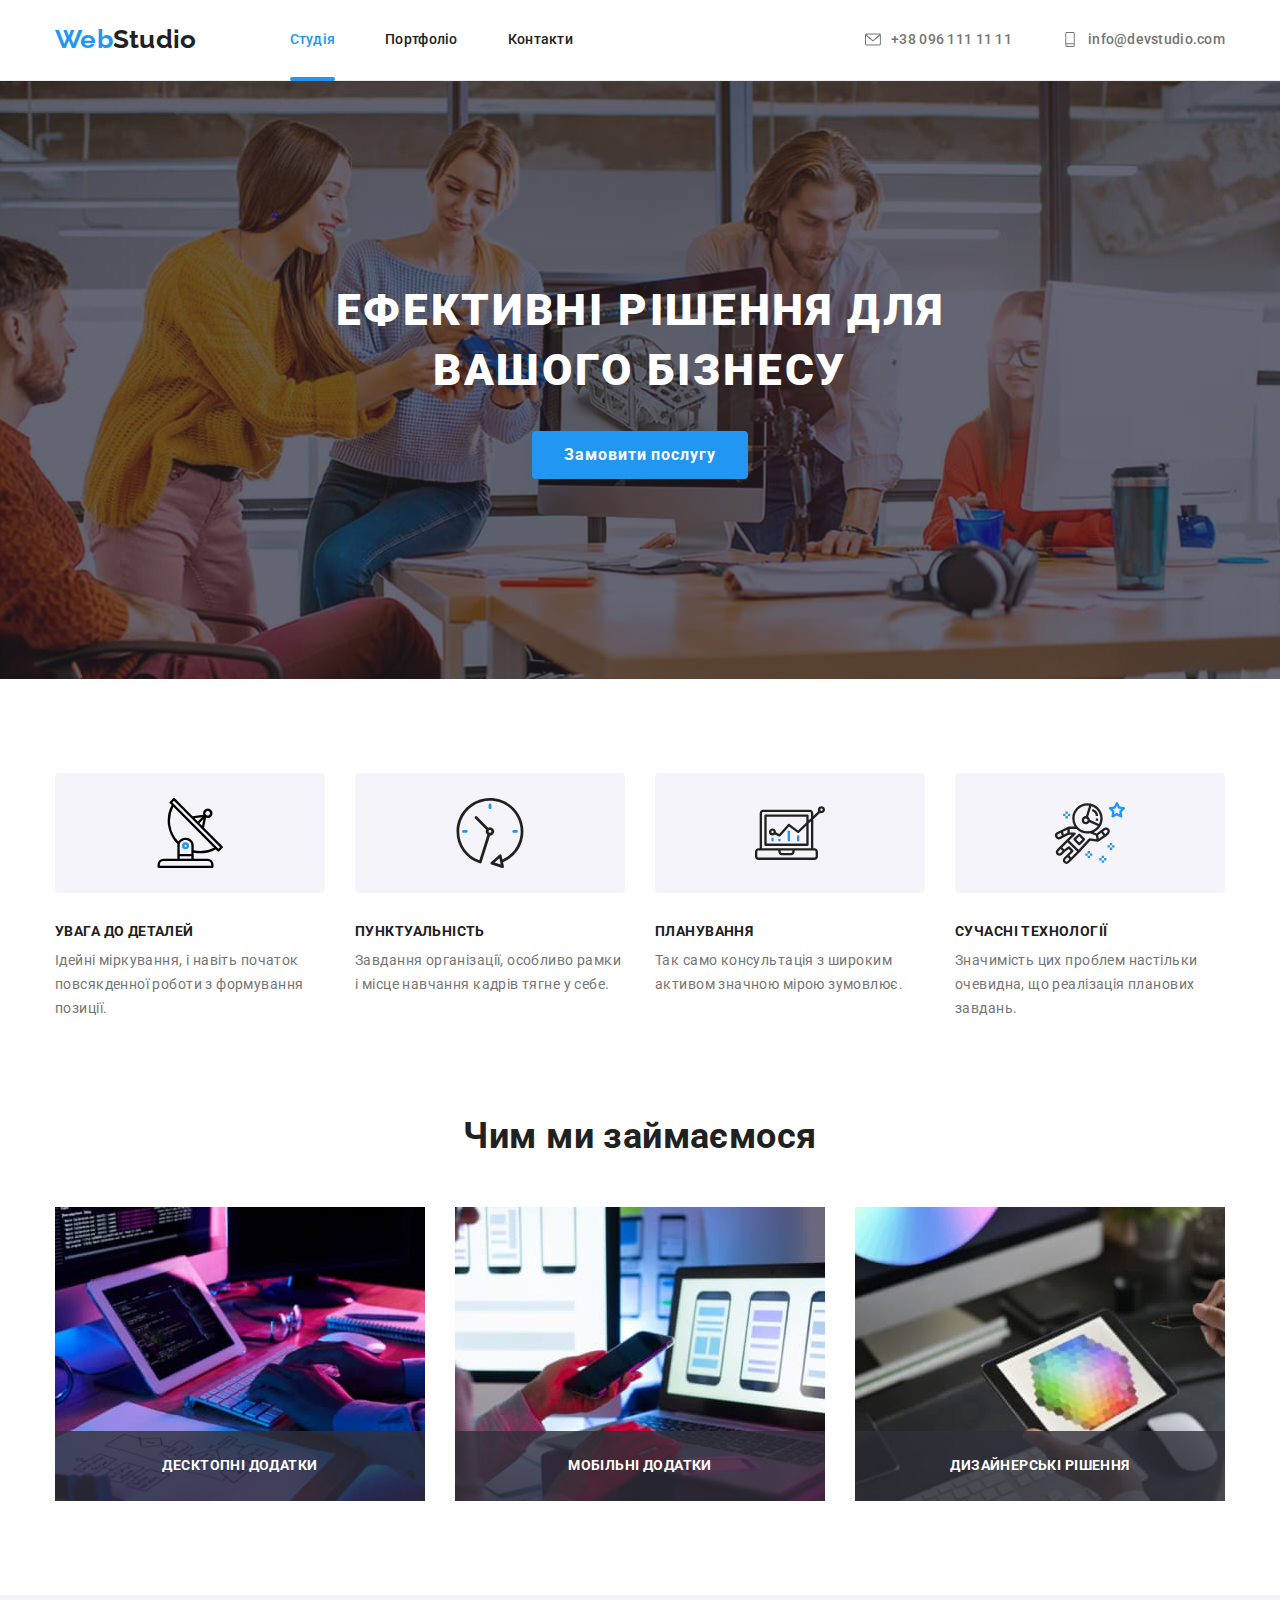
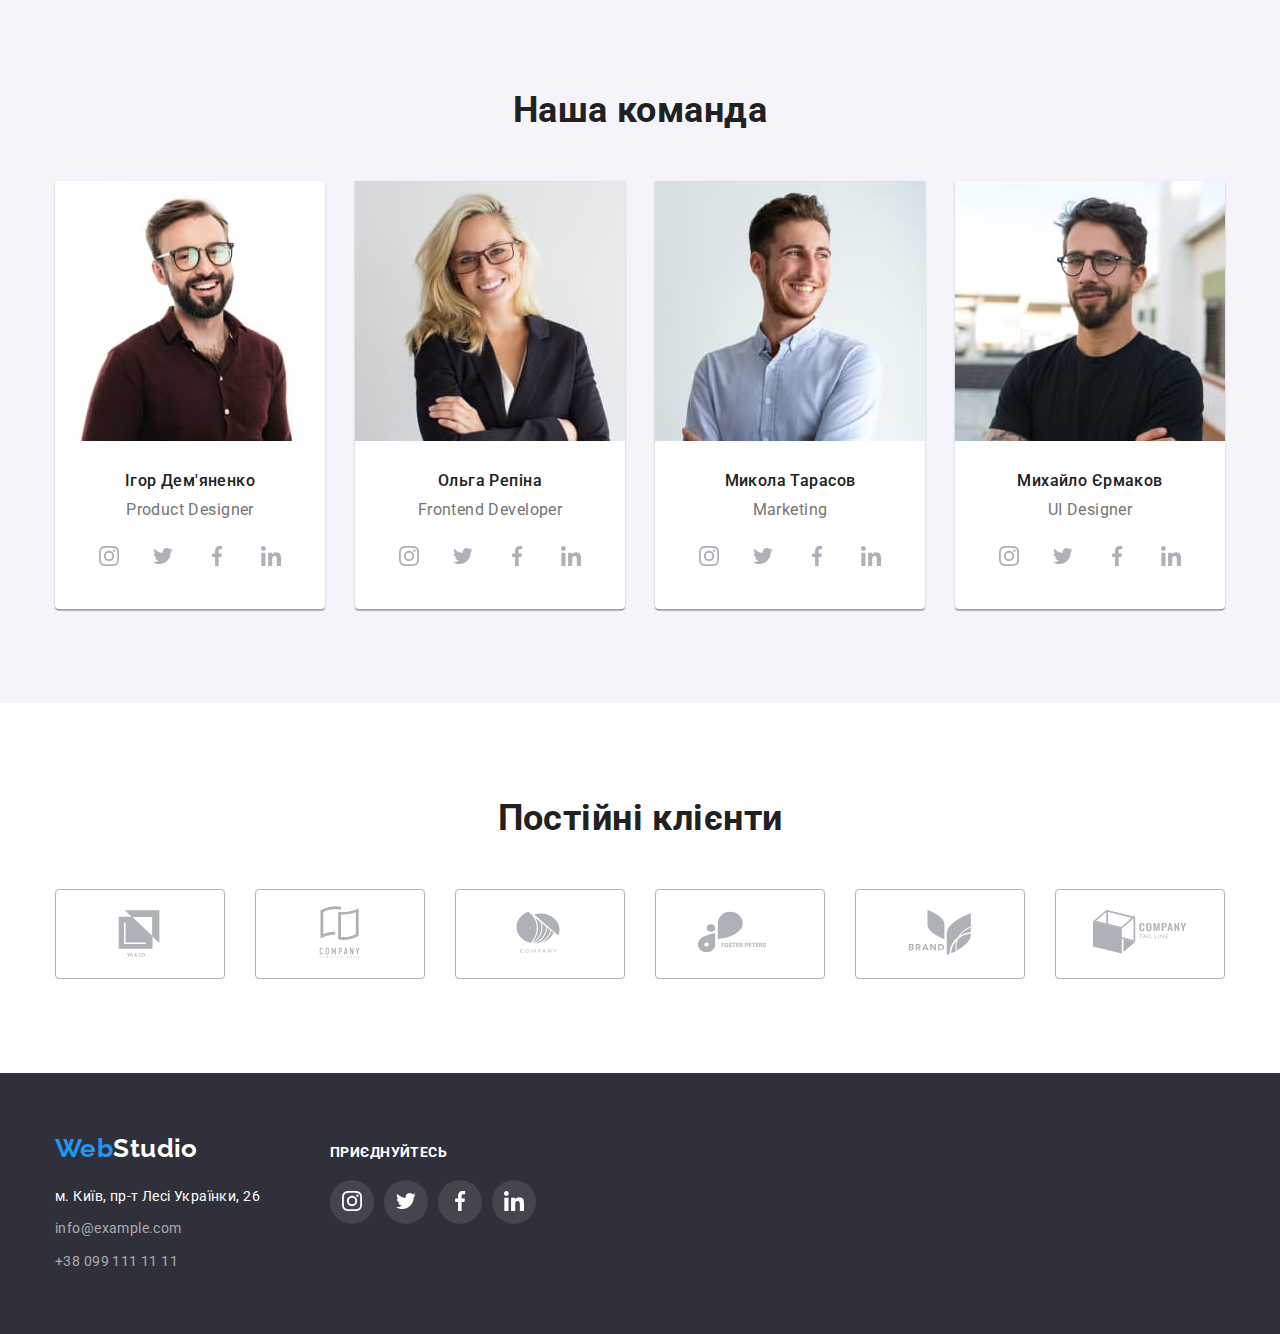
==== index.html @ a90e47f8 "first commit" ====
<!DOCTYPE html>
<html lang="ur">

<head>
    <meta charset="UTF-8">
    <meta http-equiv="X-UA-Compatible" container="IE=edge">
    <meta name="viewport" container="width=device-width, initial-scale=1.0">
    <title>Web Studio</title>
    <link rel="preconnect" href="https://fonts.googleapis.com">
    <link rel="preconnect" href="https://fonts.gstatic.com" crossorigin>
    <link
        href="https://fonts.googleapis.com/css2?family=Raleway:wght@700&family=Roboto:wght@400;500;700;900&display=swap"
        rel="stylesheet">
    <link rel="stylesheet" href="https://cdn.jsdelivr.net/npm/modern-normalize@1.1.0/modern-normalize.min.css" />
    <link rel="stylesheet" href="./css/styles.css">
</head>

<body>
    <!-- header -->
    <header class="header">
        <div class="container">
            <nav class="header-nav">
                <a class="logo-header link" href="./index.html">Web<span>Studio</span></a>
                <ul class="header-links list">
                    <li class="header-nav-item"><a class="header-nav link current" href="./index.html">Студія</a></li>
                    <li class="header-nav-item"><a class="header-nav link" href="./portfolio.html">Портфоліо</a></li>
                    <li class="header-nav-item"><a class="header-nav link" href="#">Контакти</a></li>
                </ul>
            </nav>
            <ul class="header-contacts list">
                <li class="header-contacts item">
                    <a class="nav-contact link" href="tel:+380961111111"><svg lang="en" aria-label="icon envelope"
                            class="nav-icon" width="16" height="15">
                            <use href="./images/icons.svg#icon-envelope"></use>
                        </svg>+38 096 111 11 11 </a>
                </li>
                <li class="header-contacts item"><a class="nav-contact link" href="mailto:info@devstudio.com"><svg
                            lang="en" aria-label="icon smartphone" class="nav-icon" width="16" height="15">
                            <use href="./images/icons.svg#icon-smartphone"></use>
                        </svg>info@devstudio.com</a></li>
            </ul>
        </div>
    </header>
    <main class="">
        <!-- герой -->
        <section class="hero section">
            <div class="container">
                <h1 class="hero-title">Ефективні рішення для вашого бізнесу</h1>
                <button class="hero-button" type="button" data-modal-open>Замовити послугу</button>
            </div>
        </section>
        <!-- переваги -->
        <section class="features section">
            <div class="features container">
                <h2 class="visually-hidden">Переваги</h2>
                <ul class="features-list list">
                    <li class="features-list-item">
                        <div class="icon-wrapper">
                            <svg lang="en" aria-label="icon telescope" class="features-icon" width="70" height="70">
                                <use href="./images/icons.svg#icon-telescope"></use>
                            </svg>
                        </div>
                        <h3 class="features-title">Увага до деталей</h3>
                        <p class="features-text">Ідейні міркування, і навіть початок повсякденної роботи з формування
                            позиції.</p>
                    </li>
                    <li class="features-list-item">
                        <div class="icon-wrapper">
                            <svg lang="en" aria-label="icon clock" class="features-icon" width="70" height="70">
                                <use href="./images/icons.svg#icon-clock"></use>
                            </svg>
                        </div>
                        <h3 class="features-title">Пунктуальність</h3>
                        <p class="features-text">Завдання організації, особливо рамки і місце навчання кадрів тягне у
                            себе.</p>
                    </li>
                    <li class="features-list-item">
                        <div class="icon-wrapper">
                            <svg lang="en" aria-label="icon diagram" class="features-icon" width="70" height="70">
                                <use href="./images/icons.svg#icon-diagram"></use>
                            </svg>
                        </div>
                        <h3 class="features-title">Планування</h3>
                        <p class="features-text">Так само консультація з широким активом значною мірою зумовлює.</p>
                    </li>
                    <li class="features-list-item">
                        <div class="icon-wrapper">
                            <svg lang="en" aria-label="icon astronaut" class="features-icon" width="70" height="70">
                                <use href="./images/icons.svg#icon-astronaut"></use>
                            </svg>
                        </div>
                        <h3 class="features-title">Сучасні технології</h3>
                        <p class="features-text">Значимість цих проблем настільки очевидна, що реалізація планових
                            завдань.</p>
                    </li>
                </ul>
            </div>
        </section>
        <!-- Чим ми займаємося -->
        <section class="section">
            <div class="examples container">
                <h2 class="examples-title">Чим ми займаємося</h2>
                <ul class="examples-list list">
                    <li class="examples-img-item">
                        <div class="examples-overlay">
                            <p class="overlay-text">Десктопні додатки</p>
                        </div>
                        <img class="examples-img" src="./images/desktop.jpg" alt="Компьютер" width="370">
                    </li>
                    <li class="examples-img-item">
                        <div class="examples-overlay">
                            <p class="overlay-text">Мобільні додатки</p>
                        </div>
                        <img class="examples-img" src="./images/smartphone.jpg" alt="Смартфон" width="370">
                    </li>
                    <li class="examples-img-item">
                        <div class="examples-overlay">
                            <p class="overlay-text">Дизайнерські рішення</p>
                        </div>
                        <img class="examples-img" src="./images/leptop.jpg" alt="Планшет" width="370">
                    </li>
                </ul>
            </div>
        </section>
        <!-- команда -->
        <section class="team section">
            <div class="examples  container">
                <h2 class="team-title">Наша команда</h2>
                <ul class="team-list list">
                    <li class="team-card">
                        <img class="team-card-item" src="./images/team_card_designer.jpg"
                            alt="Карточка работника_дизайнер" width="270">
                        <h3 class="team-member">Ігор Дем'яненко</h3>
                        <p class="team-position">Product Designer</p>
                        <ul class="team-socialmedia-list list">
                            <li class="team-socialmedia-list-item">
                                <a class="team-socialmedia-link link">
                                    <svg lang="en" aria-label="icon instagram" class="team-socialmedia-icon" width="20"
                                        height="20">
                                        <use href="./images/icons.svg#icon-instagram"></use>
                                    </svg>
                                </a>
                            </li>
                            <li class="team-socialmedia-list-item">
                                <a class="team-socialmedia-link link">
                                    <svg lang="en" aria-label="icon twitter" class="team-socialmedia-icon" width="20"
                                        height="20">
                                        <use href="./images/icons.svg#icon-twitter"></use>
                                    </svg>
                                </a>
                            </li>
                            <li class="team-socialmedia-list-item">
                                <a class="team-socialmedia-link link">
                                    <svg lang="en" aria-label="icon facebook" class="team-socialmedia-icon" width="20"
                                        height="20">
                                        <use href="./images/icons.svg#icon-facebook"></use>
                                    </svg>
                                </a>
                            </li>
                            <li class="team-socialmedia-list-item">
                                <a class="team-socialmedia-link link">
                                    <svg lang="en" aria-label="icon linkedin" class="team-socialmedia-icon" width="20"
                                        height="20">
                                        <use href="./images/icons.svg#icon-linkedin"></use>
                                    </svg>
                                </a>
                            </li>
                        </ul>
                    </li>
                    <li class="team-card">
                        <img class="team-card-item" src="./images/team_card_developer.jpg"
                            alt="Карточка работника__разработчик" width="270">
                        <h3 class="team-member">Ольга Репіна</h3>
                        <p class="team-position">Frontend Developer</p>
                        <ul class="team-socialmedia-list list">
                            <li class="team-socialmedia-list-item">
                                <a class="team-socialmedia-link link">
                                    <svg class="team-socialmedia-icon" width="20" height="20">
                                        <use href="./images/icons.svg#icon-instagram"></use>
                                    </svg>
                                </a>
                            </li>
                            <li class="team-socialmedia-list-item">
                                <a class="team-socialmedia-link link">
                                    <svg class="team-socialmedia-icon" width="20" height="20">
                                        <use href="./images/icons.svg#icon-twitter"></use>
                                    </svg>
                                </a>
                            </li>
                            <li class="team-socialmedia-list-item">
                                <a class="team-socialmedia-link link">
                                    <svg class="team-socialmedia-icon" width="20" height="20">
                                        <use href="./images/icons.svg#icon-facebook"></use>
                                    </svg>
                                </a>
                            </li>
                            <li class="team-socialmedia-list-item">
                                <a class="team-socialmedia-link link">
                                    <svg class="team-socialmedia-icon" width="20" height="20">
                                        <use href="./images/icons.svg#icon-linkedin"></use>
                                    </svg>
                                </a>
                            </li>
                        </ul>
                    </li>
                    <li class="team-card">
                        <img class="team-card-item" src="./images/team_card_marketing.jpg"
                            alt="Карточка работника_маркетинг" width="270">
                        <h3 class="team-member">Микола Тарасов</h3>
                        <p class="team-position">Marketing</p>
                        <ul class="team-socialmedia-list list">
                            <li class="team-socialmedia-list-item">
                                <a class="team-socialmedia-link link">
                                    <svg class="team-socialmedia-icon" width="20" height="20">
                                        <use href="./images/icons.svg#icon-instagram"></use>
                                    </svg>
                                </a>
                            </li>
                            <li class="team-socialmedia-list-item">
                                <a class="team-socialmedia-link link">
                                    <svg lang="en" aria-label="icon-twitter" class="team-socialmedia-icon" width="20"
                                        height="20">
                                        <use href="./images/icons.svg#icon-twitter"></use>
                                    </svg>
                                </a>
                            </li>
                            <li class="team-socialmedia-list-item">
                                <a class="team-socialmedia-link link">
                                    <svg lang="en" aria-label="icon-facebook" class="team-socialmedia-icon" width="20"
                                        height="20">
                                        <use href="./images/icons.svg#icon-facebook"></use>
                                    </svg>
                                </a>
                            </li>
                            <li class="team-socialmedia-list-item">
                                <a class="team-socialmedia-link link">
                                    <svg lang="en" aria-label="icon-linkedin" class="team-socialmedia-icon" width="20"
                                        height="20">
                                        <use href="./images/icons.svg#icon-linkedin"></use>
                                    </svg>
                                </a>
                            </li>
                        </ul>
                    </li>
                    <li class="team-card">
                        <img class="team-card-item" src="./images/team_card_ui.jpg" alt="Карточка работника"
                            width="270">
                        <h3 class="team-member">Михайло Єрмаков</h3>
                        <p class="team-position">UI Designer</p>
                        <ul class="team-socialmedia-list list">
                            <li class="team-socialmedia-list-item">
                                <a class="team-socialmedia-link link">
                                    <svg lang="en" aria-label="icon-instagram" class="team-socialmedia-icon" width="20"
                                        height="20">
                                        <use href="./images/icons.svg#icon-instagram"></use>
                                    </svg>
                                </a>
                            </li>
                            <li class="team-socialmedia-list-item">
                                <a class="team-socialmedia-link link">
                                    <svg lang="en" aria-label="icon-twitter" class="team-socialmedia-icon" width="20"
                                        height="20">
                                        <use href="./images/icons.svg#icon-twitter"></use>
                                    </svg>
                                </a>
                            </li>
                            <li class="team-socialmedia-list-item">
                                <a class="team-socialmedia-link link">
                                    <svg lang="en" aria-label="icon-facebook" class="team-socialmedia-icon" width="20"
                                        height="20">
                                        <use href="./images/icons.svg#icon-facebook"></use>
                                    </svg>
                                </a>
                            </li>
                            <li class="team-socialmedia-list-item">
                                <a class="team-socialmedia-link link">
                                    <svg lang="en" aria-label="icon-linkedin" class="team-socialmedia-icon" width="20"
                                        height="20">
                                        <use href="./images/icons.svg#icon-linkedin"></use>
                                    </svg>
                                </a>
                            </li>
                        </ul>
                    </li>
                </ul>
            </div>
        </section>
        <section class="clients section">
            <h2 class="clients-title">Постійні клієнти</h2>
            <div class="container">
                <ul class="clients-list list">
                    <li class="clients-item">
                        <a href="clients-item-link">
                            <svg class="clients-item-logo" width="106" hidth="60">
                                <use href="./images/icons.svg#icon-union"></use>
                            </svg>
                        </a>
                    </li>
                    <li class="clients-item">
                        <a href="">
                            <svg class="clients-item-logo" width="106" hidth="60">
                                <use href="./images/icons.svg#icon-logo"></use>
                            </svg>
                        </a>
                    </li>
                    <li class="clients-item">
                        <a href="">
                            <svg class="clients-item-logo" width="106" hidth="60">
                                <use href="./images/icons.svg#icon-company"></use>
                            </svg>
                        </a>
                    </li>
                    <li class="clients-item">
                        <a href="">
                            <svg class="clients-item-logo" width="106" hidth="60">
                                <use href="./images/icons.svg#icon-foster"></use>
                            </svg>
                        </a>
                    </li>
                    <li class="clients-item">
                        <a href="">
                            <svg class="clients-item-logo" width="106" hidth="60">
                                <use href="./images/icons.svg#icon-brand"></use>
                            </svg>
                        </a>
                    </li>
                    <li class="clients-item">
                        <a href="">
                            <svg class="clients-item-logo" width="106" hidth="60">
                                <use href="./images/icons.svg#icon-tag"></use>
                            </svg>
                        </a>
                    </li>
                </ul>
            </div>
        </section>
    </main>
    </div>
    <!-- футер -->
    <footer>
        <div class="footer">
            <div class="container">
                <div class="left">
                    <a class="logo-fotter link" href="./index.html">Web<span>Studio</span></a>
                    <address class="address">
                        <ul class="footer-adress list">
                            <li class="footer-location-item"><a class="footer-location link"
                                    href="https://goo.gl/maps/E31LjMS4C6WuwfjZA" target="_blank"
                                    rel="noopener nofollow noreferrer">м. Київ, пр-т Лесі Українки, 26</a></li>
                            <li class="footer-contact-item"><a class="footer-contact link"
                                    href="mailto:info@example.com">info@example.com</a></li>
                            <li class="footer-contact item"><a class="footer-contact link" href="tel:+380961111111">+38
                                    099 111 11 11</a></li>
                        </ul>
                    </address>
                </div>
                <div class="right">
                    <p class="fotter-right-title">приєднуйтесь</p>
                    <ul class="team-socialmedia-list list">
                        <li class="team-socialmedia-list-item fotter">
                            <a class="team-socialmedia-link link">
                                <svg lang="en" aria-level="icon instagram" class="footer-socialmedia-icon" width="20"
                                    height="20">
                                    <use href="./images/icons.svg#icon-instagram"></use>
                                </svg>
                            </a>
                        </li>
                        <li class="team-socialmedia-list-item fotter">
                            <a class="team-socialmedia-link link">
                                <svg lang="en" aria-level="icon twitter" class="footer-socialmedia-icon" width="20"
                                    height="20">
                                    <use href="./images/icons.svg#icon-twitter"></use>
                                </svg>
                            </a>
                        </li>
                        <li class="team-socialmedia-list-item fotter">
                            <a class="team-socialmedia-link link">
                                <svg lang="en" aria-level="icon facebook" class="footer-socialmedia-icon" width="20"
                                    height="20">
                                    <use href="./images/icons.svg#icon-facebook"></use>
                                </svg>
                            </a>
                        </li>
                        <li class="team-socialmedia-list-item fotter">
                            <a class="team-socialmedia-link link">
                                <svg lang="en" aria-level="icon linkedin" class="footer-socialmedia-icon" width="20"
                                    height="20">
                                    <use href="./images/icons.svg#icon-linkedin"></use>
                                </svg>
                            </a>
                        </li>
                    </ul>
                </div>
            </div>
        </div>
    </footer>
    <div class="backdrop is-hidden" data-modal>
        <div class="modal">
            <button type="button" class="modal-btn" data-modal-close><svg width="18" height="18">
                    <use href="./images/icons.svg#icon-close"></use>
                </svg></button>
        </div>
    </div>
    <script src="./js/modal.js"></script>
</body>

</html>
---- css/styles.css ----
:root {
    --accent-color: #2196F3;
    --accent-btn-color: #188CE8;
    --text: #757575;
    --white: #FFFFFF;
    --maine: #212121;
    --background-secondary-color: #F5F4FA;
    --primery-font-family: Roboto, sans-serif;
    --background-color-dark: #2F303A;
    --header-border: #ECECEC;
    --border-color: #EEEEEE;
    --bgc: #AFB1B8;
    --transition-time: 250ms;
    --transition-timing-function: cubic-bezier(0.4, 0, 0.2, 1);
}

body {
    font-family: var(--primery-font-family);
    color: var(--text);
    background-color: var(--white);
    font-size: 14px;
    letter-spacing: 0.03em;
}

h1,
h2,
h3,
h4,
p {
    margin-top: 0;
    margin-bottom: 0;
}

ul,
ol {
    margin-top: 0;
    margin-bottom: 0;
    padding-left: 0;
}

img {
    display: block;
    max-width: 100%;
    height: auto;
}

button, a {
    cursor: pointer;
}

.section {
    padding-top: 94px;
    padding-bottom: 94px;
}

.link {
    text-decoration: none;

}

.list {
    list-style: none;
    padding: 0;
    margin: 0;
}

.header-nav.current {
    color: var(--accent-color);
}

/* !!!------------------container!!!------------------ */
.container {
    width: 1200px;
    margin-left: auto;
    margin-right: auto;
    padding-left: 15px;
    padding-right: 15px;
}

/* !!!------------------header!!!------------------ */
.logo-header {
    color: var(--accent-color);
    margin: 24px 93px 25px auto;
    font-family: 'Raleway';
    font-weight: 700;
    font-size: 26px;
    line-height: 1.19;
}

.logo-header>span {
    color: var(--maine);
    font-family: 'Raleway';
    font-weight: 700;
    font-size: 26px;
    line-height: 1.19;
}

.header-nav {
    display: flex;

    color: var(--maine);
    font-weight: 500;
    line-height: 1.14;
    letter-spacing: 0.02em;
    transition: color var(--transition-time) var(--transition-timing-function);
}

.header-links.list {
    display: flex;
    column-gap: 50px;
}

.header-nav-item {
    position: relative;
}

.current::after {
    display: inline-block;
    position: absolute;
    left: 0;
    bottom: -1px;
    content: ' ';
    width: 100%;
    height: 4px;
    border-radius: 2px;
    background-color: var(--accent-color);
}

.nav-contact {
    color: var(--text);
    font-weight: 500;
    letter-spacing: 0.02em;
    line-height: 1.14;
    transition: color var(--transition-time) var(--transition-timing-function);
}

.nav-contact.link {
    display: flex;
    align-items: center;
    justify-content: center;

    padding-top: 32px;
    padding-bottom: 32px;
}

.header-nav.link {
    display: block;

    padding-top: 32px;
    padding-bottom: 32px;
}

.header>.container {
    display: flex;
    align-items: center;
}

.header-contacts.list {
    display: flex;
    margin-left: auto;
    column-gap: 50px;
}

.header {
    border-bottom: 1px solid var(--header-border);
}

.header-contacts :hover,
.header-contacts :focus,
.header-nav:hover,
.header-nav :focus {
    color: var(--accent-color);
}

.nav-icon {
    margin-right: 10px;
    fill: var(--text);
    transition: fill var(--transition-time) var(--transition-timing-function);
}

.nav-contact:hover .nav-icon,
.nav-contact:focus .nav-icon {
    fill: var(--accent-color);
}


/* !!!------------------hero!!!------------------ */

.hero-title {
    color: var(--white);
    width: 696px;
    margin: 0 auto;
    margin-bottom: 30px;

    text-transform: uppercase;
    font-weight: 900;
    font-size: 44px;
    line-height: 1.36;
    letter-spacing: 0.06em;
}

.hero {
    background-color: #C4C4C4;
    text-align: center;
    padding: 200px 0;
    margin-left: auto;
    margin-right: auto;

    background-image: linear-gradient(rgba(47, 48, 58, 0.4), rgba(47, 48, 58, 0.4)), url(../images/hero.jpg);
    background-position: center;
    background-size: cover;
    max-width: 1600px;
}



/* !!!------------------hero-button!!!------------------ */
.hero-button {
    font-family: var(--primery-font-family);
    background-color: var(--accent-color);
    color: var(--white);
    border: var(--accent-color);
    border-radius: 4px;
    padding: 10px 32px;

    font-weight: 700;
    font-size: 16px;
    letter-spacing: 0.06em;
    line-height: 1.8;

    transition: background-color var(--transition-time) var(--transition-timing-function);
}

.hero-button:hover,
.hero-button:focus {
    background-color: var(--accent-btn-color)
}

/* !!!------------------features!!!------------------ */

.features {
    padding-bottom: 0;
}

.features-list {
    display: flex;
    gap: 30px;
}

.visually-hidden {
    position: absolute;
    white-space: nowrap;
    width: 1px;
    height: 1px;
    overflow: hidden;
    border: 0;
    padding: 0;
    clip: rect(0 0 0 0);
    clip-path: inset(50%);
    margin: -1px;
}

.features-title {
    color: var(--maine);
    text-transform: uppercase;
    font-style: normal;
    font-weight: 700;
    line-height: 16px;
    margin-bottom: 10px;
    font-size: 14px;
}

.features-text {
    color: var(--text);
    line-height: 1.7;
    width: 270px;

}

.icon-wrapper {
    display: flex;
    align-items: center;
    justify-content: center;
    width: 270px;
    height: 120px;
    border-radius: 4px;
    margin-bottom: 30px;
    background-color: var(--background-secondary-color);
}

/* !!!----------------Чим ми займаємося!!!---------------- */
.examples-title {
    color: var(--maine);
    font-weight: 700;
    font-size: 36px;
    line-height: 1.17;
    text-align: center;
    margin-bottom: 50px;
}

.examples-list.list {
    position: relative;
    display: flex;
    column-gap: 30px;
}

.examples-img-item {
    position: relative;
}

.overlay-text {
    position: absolute;
    bottom: 20px;
    left: 50%;
    transform: translate(-50%, -50%);
    text-transform: uppercase;
    font-weight: 700;
    text-align: center;
    color: var(--white);
    z-index: 4;
}

.examples-overlay {
    position: absolute;
    width: 100%;
    height: 70px;
    bottom: 0px;
    background-color: rgba(47, 48, 58, 0.8);
}

/* !!!------------------team!!!------------------ */
.team {
    background-color: var(--background-secondary-color);
}

.team-title {
    color: var(--maine);
    margin-bottom: 50px;

    text-align: center;
    font-weight: 700;
    font-size: 36px;
    line-height: 1.17;
}

.team-member {
    color: var(--maine);
    margin-bottom: 10px;

    text-align: center;
    font-size: 16px;
    font-weight: 500;
    line-height: 1.19;
}

.team-position {
    margin-bottom: 16px;

    text-align: center;
    font-weight: 400;
    font-size: 16px;
    line-height: 1.19;
}

.team-card {
    background-color: var(--white);
    box-shadow: 0px 1px 3px rgba(0, 0, 0, 0.12), 0px 1px 1px rgba(0, 0, 0, 0.14), 0px 2px 1px rgba(0, 0, 0, 0.2);
    border-radius: 0px 0px 4px 4px;
}

.team-card-item {
    margin-bottom: 30px;
}

.team-list.list {
    display: flex;
    column-gap: 30px;
}

.team-socialmedia-icon {
    fill: var(--bgc);
    background-color: transparent;
}

.team-socialmedia-list {
    display: flex;
    justify-content: center;
    align-items: center;
    column-gap: 10px;
    margin-bottom: 30px;
}

.team-socialmedia-list-item {
    display: flex;
    align-items: center;
    justify-content: center;
    width: 44px;
    height: 44px;
    border-radius: 50%;
    background-color: transparent;
    transition: background-color var(--transition-time) var(--transition-timing-function),
        fill var(--transition-time) var(--transition-timing-function);
}

.team-socialmedia-list-item:hover,
.team-socialmedia-list-item:focus {
    background-color: var(--accent-color);
}

.team-socialmedia-list-item:hover .team-socialmedia-icon,
.team-socialmedia-list-item:focus .team-socialmedia-icon {
    fill: var(--white);
}

/* clients */
.clients-title {
    font-weight: 700;
    font-size: 36px;
    line-height: 42px;
    text-align: center;
    margin-bottom: 50px;
    color: var(--maine);
}

.clients-list {
    display: flex;
    align-items: center;
    justify-content: center;
    column-gap: 30px;
}

.clients-item {
    display: flex;
    align-items: center;
    justify-content: center;
    width: 170px;
    height: 90px;
    border: 1px solid var(--bgc);
    border-radius: 4px;
    background-color: var(--white);
    transition: border var(--transition-time) var(--transition-timing-function);
}

.clients-item-logo {
    fill: var(--bgc);
    transition: fill var(--transition-time) var(--transition-timing-function);
}

.clients-item:hover,
.clients-item:focus {
    border: 1px solid var(--accent-color);
}

.clients-item:hover .clients-item-logo,
.clients-item:focus .clients-item-logo {
    fill: var(--accent-color);
}

/* !!!------------------footer!!!------------------ */
.footer {
    padding: 60px 0;
    background-color: var(--background-color-dark);
}

.footer>.container {
    display: flex;
    column-gap: 70px;
    align-items: baseline;
}

.logo-fotter {
    font-family: 'Raleway', sans-serif;
    font-weight: 700;
    font-size: 26px;
    line-height: 1.19;
    color: var(--accent-color);
    transition: color var(--transition-time) var(--transition-timing-function);
}

.logo-fotter :hover,
.logo-fotter :focus {
    color: var(--accent-color);
}

.logo-fotter>span {
    font-family: 'Raleway';
    font-weight: 700;
    font-size: 26px;
    line-height: 1.19;
    color: var(--white);
    transition: color var(--transition-time) var(--transition-timing-function);
}

.logo-fotter>span :hover,
.logo-fotter>span :focus {
    color: var(--accent-color);
}

.footer-adress {
    font-style: normal;
    font-weight: 400;
    line-height: 1.71;
    color: var(--white);
}

.footer-location {
    margin-bottom: 20px;
}

.logo-fotter.link {
    display: inline-block;
    margin-bottom: 20px;
}

.footer-location {
    display: inline-block;
    color: var(--white);
    margin-bottom: 9px;
    line-height: 24px;
}

.footer-contact {
    color: rgba(255, 255, 255, 0.6);
}

.footer-contact-item {
    margin-bottom: 9px;
}

/* ДОРОБИТИ ТРАНЗІШН */

.address :hover,
.address :focus {
    color: var(--accent-color);
}

.footer-location,
.footer-contact,
.footer-contact {
    transition: color var(--transition-time) var(--transition-timing-function);
}

/* .address {
    transtion: color var(--transition-time) var(--transition-timing-function);
} */

/* .footer-location-item {
    transition: color var(--transition-time) var(--transition-timing-function);
}

.footer-location-item:hover,
.footer-location-item:focus {
    color: var(--accent-color);
} */

.fotter-right-title {
    text-transform: uppercase;
    font-weight: 700;
    font-size: 14px;
    line-height: 16px;
    margin-bottom: 20px;
    color: var(--white);
}

.team-socialmedia-list-item.fotter {
    background-color: rgba(255, 255, 255, 0.1);
}

.footer-socialmedia-icon {
    fill: var(--white);
    transition: background-color var(--transition-time) var(--transition-timing-function);

}

.team-socialmedia-list-item.fotter:hover,
.team-socialmedia-list-item.fotter:focus {
    background-color: var(--accent-color);
}

.right>.team-socialmedia-list {
    margin-bottom: 0;
}

/* !!!------------------portfolio------------------!!! */
.projects {
    background-color: var(--white);
}

.projects.list {
    display: flex;
    justify-content: center;
    flex-wrap: wrap;
    gap: 30px;
}

.projects-link {
    display: block;
    transition: box-shadow var(--transition-time) var(--transition-timing-function);
}

.projects-link:hover,
.projects-link:focus {
    box-shadow: 0px 1px 1px rgba(0, 0, 0, 0.12), 0px 4px 4px rgba(0, 0, 0, 0.06), 1px 4px 6px rgba(0, 0, 0, 0.16);
}

.projects-wrapper {
    position: relative;
    overflow: hidden;
}

.overlay {
    position: absolute;
    font-size: 18px;
    line-height: 28px;
    text-align: left;
    overflow: auto;
    width: 100%;
    height: 100%;
    top: 0;
    left: 0;
    padding: 63px 24px;
    transform: translateY(100%);
    transition: transform var(--transition-time) var(--transition-timing-function);
    color: var(--white);
    background-color: rgba(33, 150, 243, 0.9);
}

.projects-link:hover .overlay,
.projects-link:focus .overlay {
    transform: translate(0);
}

.button-filter {
    font-family: var(--primery-font-family);
    border: 0;
    border-radius: 4px;
    padding: 6px 22px;
    font-weight: 500;
    text-align: center;
    font-size: 16px;
    line-height: 1.6;
    background-color: var(--background-secondary-color);

    transition: color var(--transition-time) var(--transition-timing-function),
        background-color var(--transition-time) var(--transition-timing-function);
}

.button-filter:hover,
.button-filter:focus {
    color: var(--white);
    background-color: var(--accent-color);
}

.buttons-filter.list {
    display: flex;
    justify-content: center;
    column-gap: 8px;
    margin-bottom: 50px;
}

.project-title {
    margin-bottom: 4px;
    color: var(--maine);
    font-weight: 700;
    font-size: 18px;
    line-height: 2;
    letter-spacing: 0.06em;
}

.project-text {
    color: var(--text);
    font-weight: 400;
    font-size: 16px;
    line-height: 1.9;
}

.project-description {
    border-left: 1px solid var(--border-color);
    border-right: 1px solid var(--border-color);
    border-bottom: 1px solid var(--border-color);
    padding: 20px 24px;
}

.backdrop {
    position: fixed;
    top: 0;
    left: 0;
    width: 100%;
    height: 100%;
    z-index: 100;
    background: rgba(0, 0, 0, 0.2);
    transition: opacity 400ms ease-in,
        visibility 400ms ease-in;
}

.modal {
    position: absolute;
    top: 50%;
    left: 50%;
    transform: translate(-50%, -50%);
    width: 528px;
    height: 581px;
    border-radius: 4px;
    box-shadow: 0px 1px 3px rgba(0, 0, 0, 0.12), 0px 1px 1px rgba(0, 0, 0, 0.14), 0px 2px 1px rgba(0, 0, 0, 0.2);
    background-color: var(--white);
}

.modal-btn {
    display: flex;
    position: absolute;
    top: 8px;
    right: 8px;
    justify-content: center;
    align-items: center;
    padding: 0;
    width: 30px;
    height: 30px;
    border-radius: 50%;
    border: 1px solid rgba(0, 0, 0, 0.1);
    background-color: transparent;
}

.is-hidden {
    opacity: 0;
    visibility: hidden;
    pointer-events: none;
}
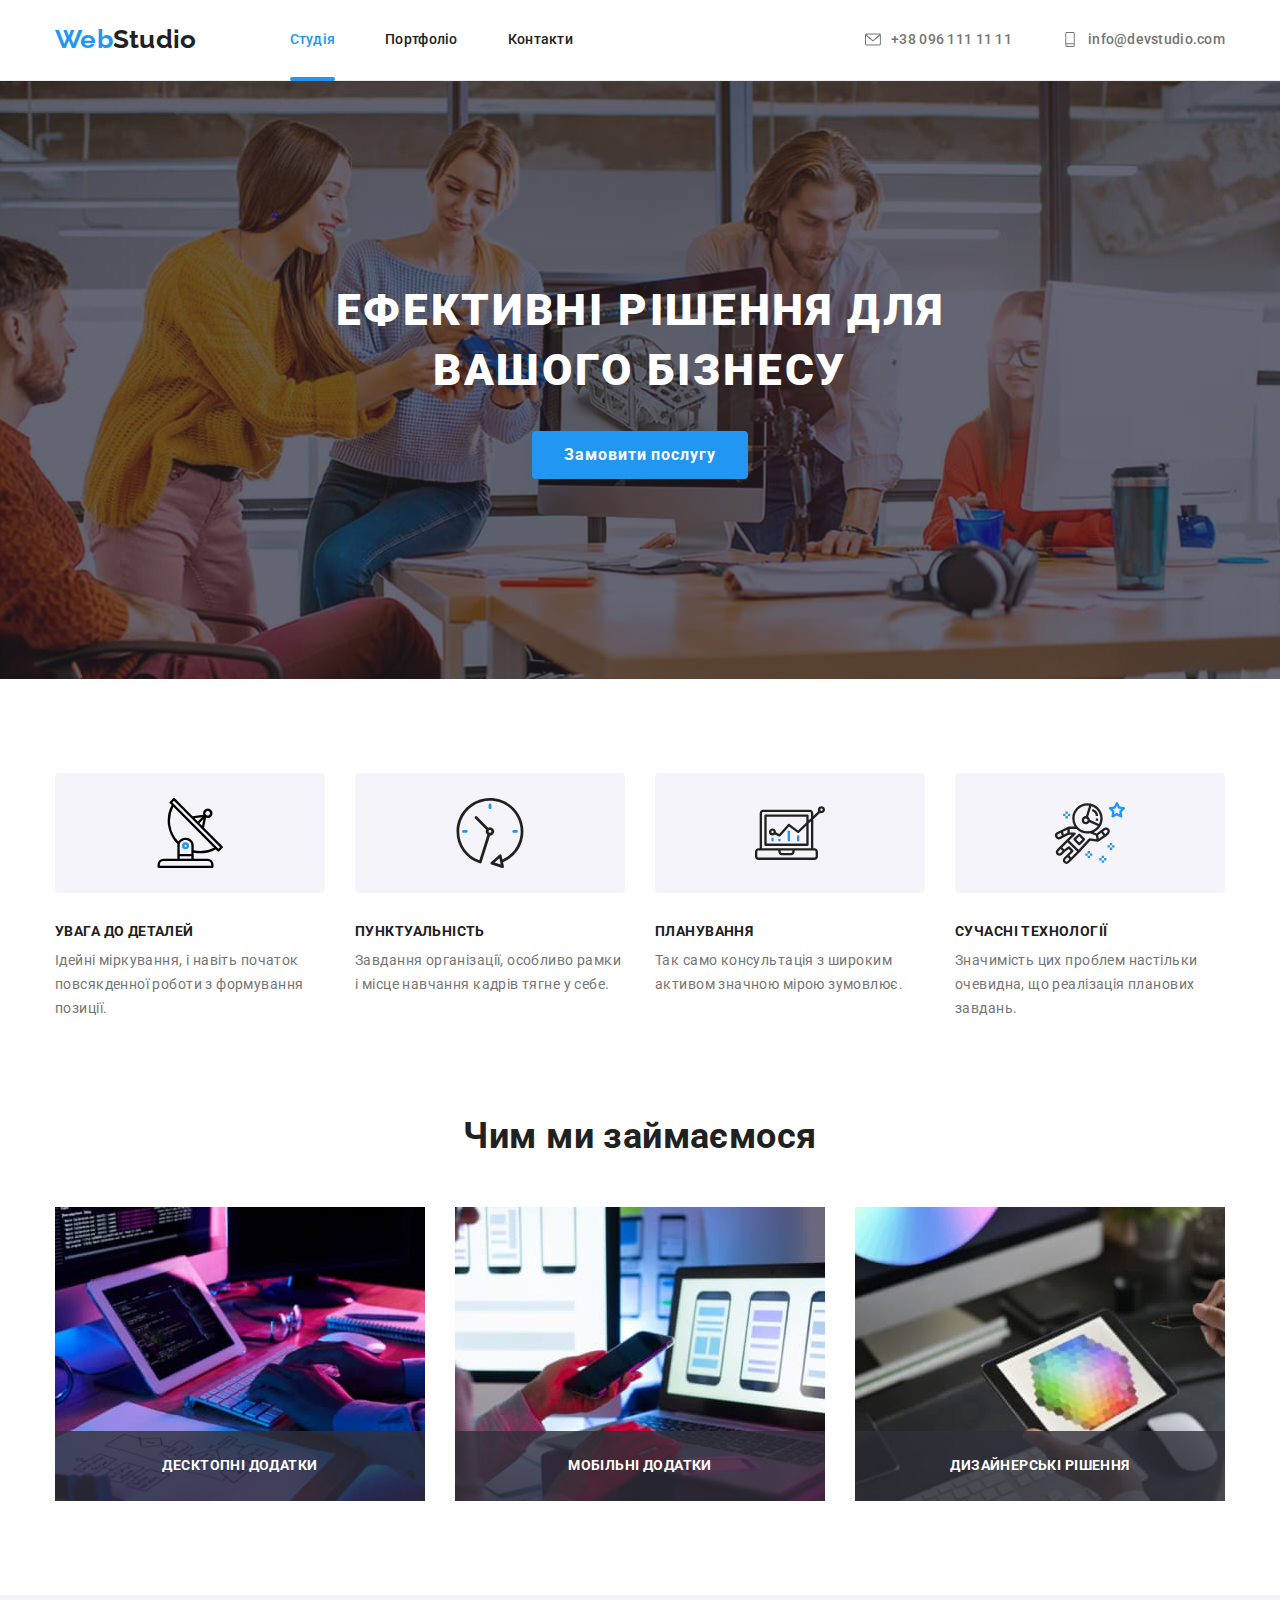
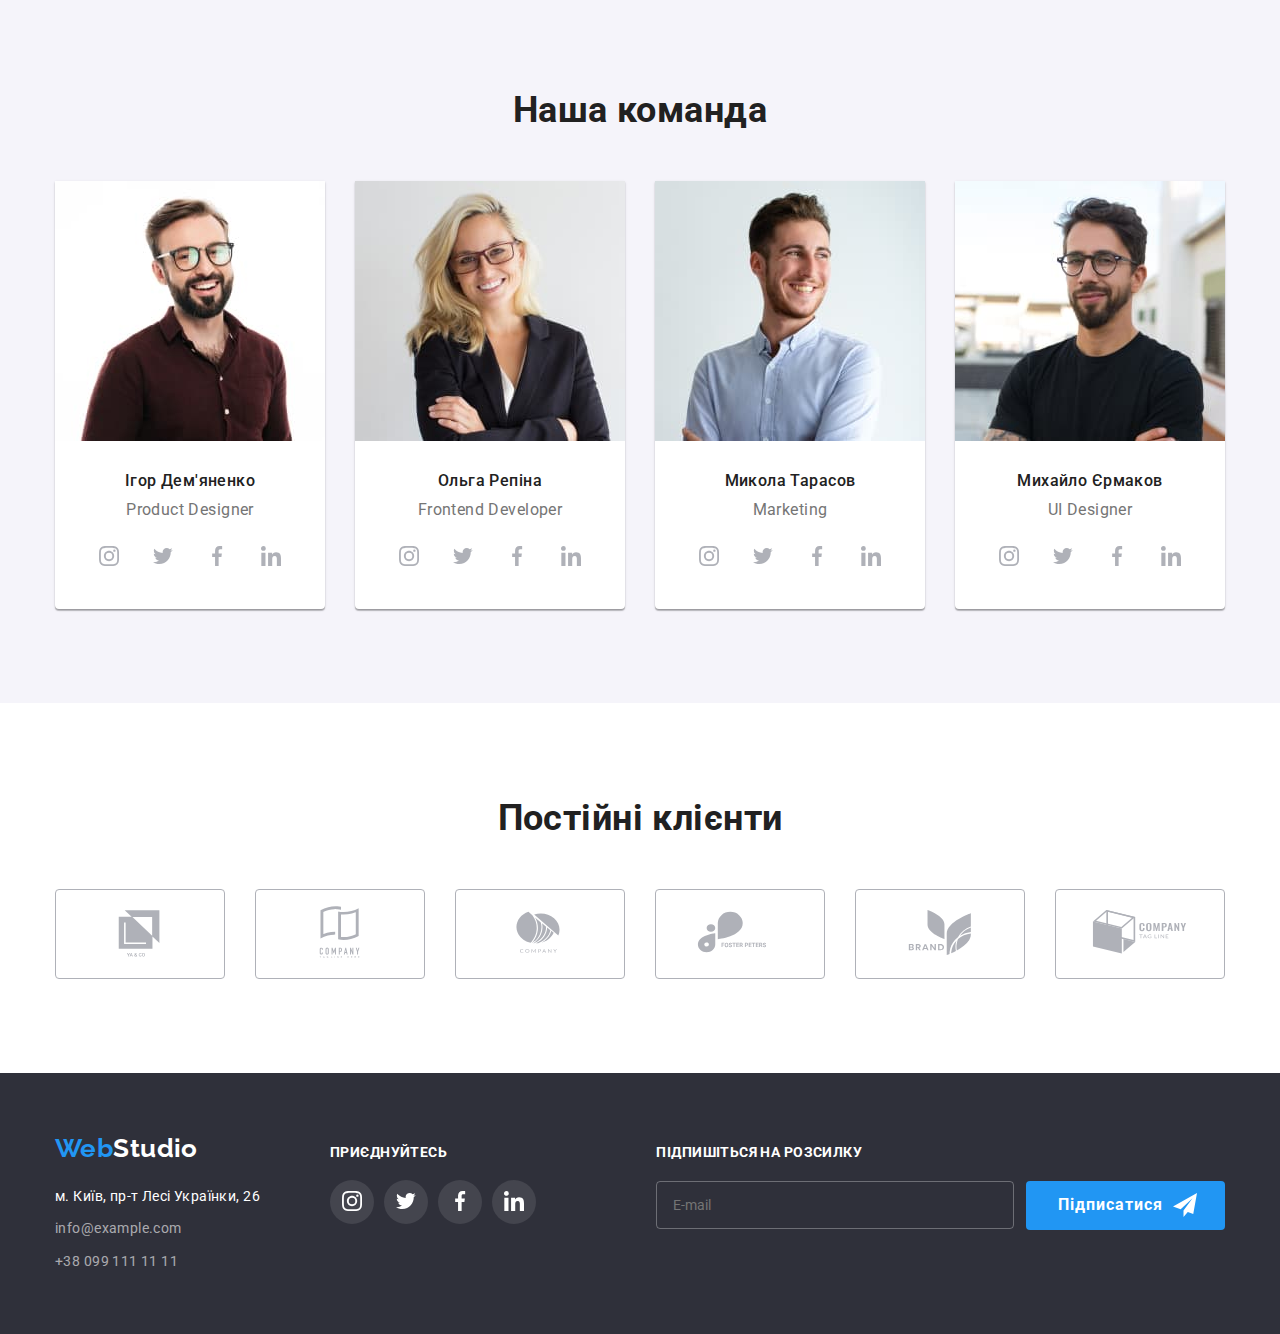
==== commit c926fc55: "hw6" ====
--- a/index.html
+++ b/index.html
@@ -46,7 +46,7 @@
         <section class="hero section">
             <div class="container">
                 <h1 class="hero-title">Ефективні рішення для вашого бізнесу</h1>
-                <button class="hero-button" type="button" data-modal-open>Замовити послугу</button>
+                <button class="button" type="button" data-modal-open>Замовити послугу</button>
             </div>
         </section>
         <!-- переваги -->
@@ -391,14 +391,72 @@
                         </li>
                     </ul>
                 </div>
+                <div class="footer-form-wrapper">
+                    <p class="form-title">Підпишіться на розсилку</p>
+                    <form class="footer-form">
+                        <label name="user_email" for="">
+                            <input type="email" placeholder="E-mail" class="form-email">
+                        </label>
+                        <button type="submit" class="button">Підписатися <svg class="footer-icon-send" width="24"
+                                height="24">
+                                <use href="./images/icons.svg#icon-send"></use>
+                            </svg>
+                        </button>
+                    </form>
+                </div>
             </div>
         </div>
     </footer>
-    <div class="backdrop is-hidden" data-modal>
+    <div class=" backdrop is-hidden" data-modal>
         <div class="modal">
-            <button type="button" class="modal-btn" data-modal-close><svg width="18" height="18">
+            <button type="button" class="modal-close-btn" data-modal-close><svg width="18" height="18">
                     <use href="./images/icons.svg#icon-close"></use>
-                </svg></button>
+                </svg>
+            </button>
+            <p class="modal-form-title">Залиште свої дані, ми вам передзвонимо</p>
+            <form class="modal-form-active">
+                <label class="form-label">
+                    <span class="modal-form-label-desc">Ім'я</span>
+                    <span class="modal-form-input-wrapper">
+                        <input type="text" class="modal-form-input" required pattern="[a-zA-Za-яА-ЯїЇ']+"
+                            name="user_name" minlength="2">
+                        <svg class="form-icon" width="18" height="18">
+                            <use href="./images/icons.svg#icon-person"></use>
+                        </svg>
+                    </span>
+                </label>
+                <label class="form-label">
+                    <span class="modal-form-label-desc">Телефон</span>
+                    <span class="modal-form-input-wrapper">
+                        <input type="tel" class="modal-form-input" required
+                            pattern="[0-9]{3}-[0-9]{3}-[0-9]{2}-[0-9]{2}" title="xxx-xxx-xx-xx" name="user_phone">
+                        <svg class="form-icon" width="18" height="18">
+                            <use href="./images/icons.svg#icon-phone"></use>
+                        </svg>
+                    </span>
+                </label>
+                <label class="form-label">
+                    <span class="modal-form-label-desc">Пошта</span>
+                    <span class="modal-form-input-wrapper">
+                        <input type="email" class="modal-form-input" required name="user_mail">
+                        <svg class="form-icon" width="18" height="18">
+                            <use href="./images/icons.svg#icon-email"></use>
+                        </svg>
+                    </span>
+                </label>
+                <label class="form-label">
+                    <span class="modal-form-label-desc">Коментар</span>
+                    <textarea class="modal-form-input textarea" placeholder="Введіть текст"
+                        name="user_coment"></textarea>
+                </label>
+                <label class="modal-form-checkbox-field">
+                    <input class="modal-form-checkbox" type="checkbox" name="user_policy" required>
+                    <svg class="form-icon-checkbox" width="16" height="15">
+                        <use class="form-icon-checkbox-icon" href="./images/icons.svg#icon-check"></use>
+                    </svg> Погоджуюся з розсилкою та приймаю&nbsp;<a href="" class="modal-terms">Умови договору</a>
+                </label>
+                <button type="submit" class="button form">Відправити</button>
+            </form>
         </div>
     </div>
     <script src="./js/modal.js"></script>
--- a/css/styles.css
+++ b/css/styles.css
@@ -215,7 +215,7 @@
 
 
 /* !!!------------------hero-button!!!------------------ */
-.hero-button {
+.button {
     font-family: var(--primery-font-family);
     background-color: var(--accent-color);
     color: var(--white);
@@ -231,8 +231,8 @@
     transition: background-color var(--transition-time) var(--transition-timing-function);
 }
 
-.hero-button:hover,
-.hero-button:focus {
+.button:hover,
+.button:focus {
     background-color: var(--accent-btn-color)
 }
 
@@ -464,11 +464,18 @@
 
 .footer>.container {
     display: flex;
-    column-gap: 70px;
     align-items: baseline;
 }
 
-.logo-fotter {
+.left {
+    margin-right: 70px;
+}
+
+.footer-form-wrapper {
+    margin-left: auto;
+}
+
+.footer>.container .logo-fotter {
     font-family: 'Raleway', sans-serif;
     font-weight: 700;
     font-size: 26px;
@@ -527,8 +534,6 @@
     margin-bottom: 9px;
 }
 
-/* ДОРОБИТИ ТРАНЗІШН */
-
 .address :hover,
 .address :focus {
     color: var(--accent-color);
@@ -540,19 +545,6 @@
     transition: color var(--transition-time) var(--transition-timing-function);
 }
 
-/* .address {
-    transtion: color var(--transition-time) var(--transition-timing-function);
-} */
-
-/* .footer-location-item {
-    transition: color var(--transition-time) var(--transition-timing-function);
-}
-
-.footer-location-item:hover,
-.footer-location-item:focus {
-    color: var(--accent-color);
-} */
-
 .fotter-right-title {
     text-transform: uppercase;
     font-weight: 700;
@@ -580,6 +572,44 @@
 .right>.team-socialmedia-list {
     margin-bottom: 0;
 }
+
+.form-title {
+    font-weight: 700;
+    line-height: 1.14;
+    text-transform: uppercase;
+    margin-bottom: 20px;
+    color: var(--white);
+}
+
+.form-email {
+    display: block;
+    width: 358px;
+    padding-top: 15px;
+    padding-left: 16px;
+    padding-bottom: 15px;
+    border: 1px solid rgba(255, 255, 255, 0.3);
+    border-radius: 4px;
+    margin-right: 12px;
+    background-color: transparent;
+    color: var(--white);
+}
+
+.footer-form>.button {
+    padding-right: 62px;
+}
+
+.footer-form {
+    position: relative;
+    display: flex;
+}
+
+.footer-icon-send {
+    position: absolute;
+    bottom: 13px;
+    right: 28px;
+}
+
+/* !!!------------------footer!!!------------------ */
 
 /* !!!------------------portfolio------------------!!! */
 .projects {
@@ -681,6 +711,7 @@
     padding: 20px 24px;
 }
 
+/* --------------------------------backdrop------------------------------------ */
 .backdrop {
     position: fixed;
     top: 0;
@@ -698,6 +729,7 @@
     top: 50%;
     left: 50%;
     transform: translate(-50%, -50%);
+    padding: 40px;
     width: 528px;
     height: 581px;
     border-radius: 4px;
@@ -705,7 +737,7 @@
     background-color: var(--white);
 }
 
-.modal-btn {
+.modal-close-btn {
     display: flex;
     position: absolute;
     top: 8px;
@@ -724,4 +756,142 @@
     opacity: 0;
     visibility: hidden;
     pointer-events: none;
+}
+
+.modal-form-title {
+    font-weight: 700;
+    font-size: 20px;
+    line-height: 1.15;
+    text-align: center;
+    color: var(--maine);
+    margin-bottom: 12px;
+    text-align: center;
+
+}
+
+.form-label {
+    display: block;
+    margin-bottom: 4px;
+}
+
+.modal-form-input {
+    display: block;
+    width: 100%;
+    height: 40px;
+    font: inherit;
+    margin: 0 auto;
+    margin-bottom: 10px;
+    padding-left: 42px;
+    border: 1px solid rgba(33, 33, 33, 0.2);
+    border-radius: 4px;
+    cursor: pointer;
+    transition: border-color var(--transition-time) var(--transition-timing-function);
+}
+
+.modal-form-input:focus+.form-icon {
+    fill: var(--accent-color);
+}
+
+.modal-form-input:focus {
+    border-color: var(--accent-color);
+    outline: none;
+}
+
+.modal-form-label-desc {
+    display: block;
+    margin-bottom: 4px;
+    font-size: 12px;
+    line-height: 1.16;
+    letter-spacing: 0.01em;
+    color: #757575;
+}
+
+.textarea {
+    width: 100%;
+    height: 120px;
+    resize: none;
+    padding: 12px 16px;
+    margin-bottom: 20px;
+    color: #000;
+}
+
+.textarea::placeholder {
+    font-size: 12px;
+    line-height: 1.16;
+    letter-spacing: 0.01em;
+    color: rgba(117, 117, 117, 0.5);
+}
+
+.modal-form-input-wrapper {
+    position: relative;
+    display: block;
+}
+
+.modal-form-checkbox-desc {
+    position: relative;
+    margin-bottom: 30px;
+}
+
+.modal-terms-field {
+    position: relative;
+}
+
+.form-icon {
+    position: absolute;
+    top: 50%;
+    transform: translateY(-50%);
+    left: 7px;
+    transition: fill var(--transition-time) var(--transition-timing-function);
+}
+
+.modal-form-checkbox-field {
+    display: flex;
+    align-items: center;
+    justify-content: center;
+    margin-bottom: 30px;
+    line-height: 1.71;
+}
+
+.form-icon-checkbox {
+    width: 16px;
+    height: 15px;
+    border: 2px solid var(--maine);
+    cursor: pointer;
+    border-radius: 3px;
+    margin-right: 7px;
+    fill: transparent;
+}
+
+.form-icon-checkbox-icon {
+    display: none;
+    fill: var(--transition-timing-function);
+}
+
+.modal-form-checkbox:checked+.form-icon-checkbox {
+    background-color: var(--accent-color);
+    border: none;
+}
+
+.modal-form-checkbox:checked+.form-icon-checkbox>.form-icon-checkbox-icon {
+    display: block;
+}
+
+.modal-form-checkbox:checked+.form-icon-checkbox {
+    box-shadow: 0 0 0 2px rgba(0, 0, 255, 0.5);
+}
+
+.modal-form-checkbox {
+    position: absolute;
+    appearance: none;
+}
+
+.modal-terms {
+    color: var(--accent-color);
+}
+
+.button.form {
+    display: block;
+    margin-left: auto;
+    margin-right: auto;
+    box-shadow: 0px 4px 4px rgba(0, 0, 0, 0.15);
 }